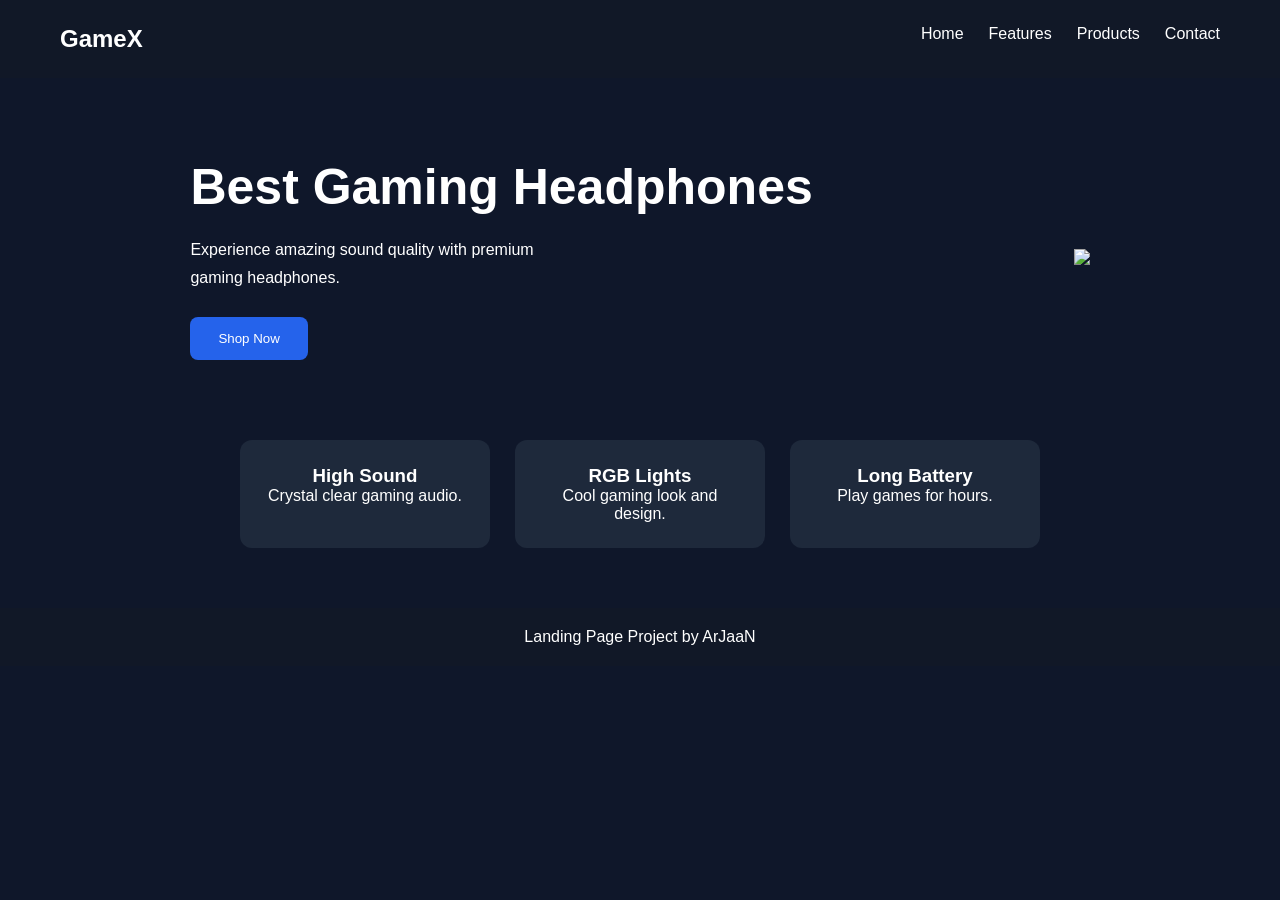
==== Landing-Page/index.html @ 5565592f "CODSOFT Level 1 Tasks" ====
<!DOCTYPE html>
<html>

<head>

    <title>Gaming Landing Page</title>

    <link rel="stylesheet" href="style.css">

</head>

<body>

    <!-- navbar -->

    <nav>

        <h1>GameX</h1>

        <ul>

            <li>Home</li>
            <li>Features</li>
            <li>Products</li>
            <li>Contact</li>

        </ul>

    </nav>

    <!-- hero section -->

    <section class="hero">

        <div class="content">

            <h2>Best Gaming Headphones</h2>

            <p>
                Experience amazing sound quality with premium gaming headphones.
            </p>

            <button>Shop Now</button>

        </div>

        <div class="image">

            <img src="https://cdn-icons-png.flaticon.com/512/686/686589.png">

        </div>

    </section>

    <!-- feature section -->

    <section class="features">

        <div class="box">

            <h3>High Sound</h3>

            <p>Crystal clear gaming audio.</p>

        </div>

        <div class="box">

            <h3>RGB Lights</h3>

            <p>Cool gaming look and design.</p>

        </div>

        <div class="box">

            <h3>Long Battery</h3>

            <p>Play games for hours.</p>

        </div>

    </section>

    <footer>

        <p>Landing Page Project by ArJaaN</p>

    </footer>

</body>

</html>
---- Landing-Page/style.css ----
*{
    margin:0;
    padding:0;
    box-sizing:border-box;
}

/* body design */

body{

    font-family:Arial;

    background:#0f172a;

    color:white;
}

/* navbar */

nav{

    display:flex;

    justify-content:space-between;

    padding:25px 60px;

    background:#111827;
}

nav ul{

    display:flex;

    list-style:none;
}

nav ul li{

    margin-left:25px;

    cursor:pointer;
}

/* hero section */

.hero{

    display:flex;

    justify-content:space-around;

    align-items:center;

    padding:80px 60px;
}

.content h2{

    font-size:50px;

    margin-bottom:20px;
}

.content p{

    width:400px;

    line-height:28px;
}

button{

    margin-top:25px;

    padding:14px 28px;

    background:#2563eb;

    border:none;

    color:white;

    border-radius:8px;

    cursor:pointer;
}

/* image */

.image img{

    width:320px;
}

/* feature boxes */

.features{

    display:flex;

    justify-content:center;

    gap:25px;

    padding-bottom:60px;
}

.box{

    background:#1e293b;

    padding:25px;

    width:250px;

    border-radius:12px;

    text-align:center;
}

/* footer */

footer{

    background:#111827;

    text-align:center;

    padding:20px;
}
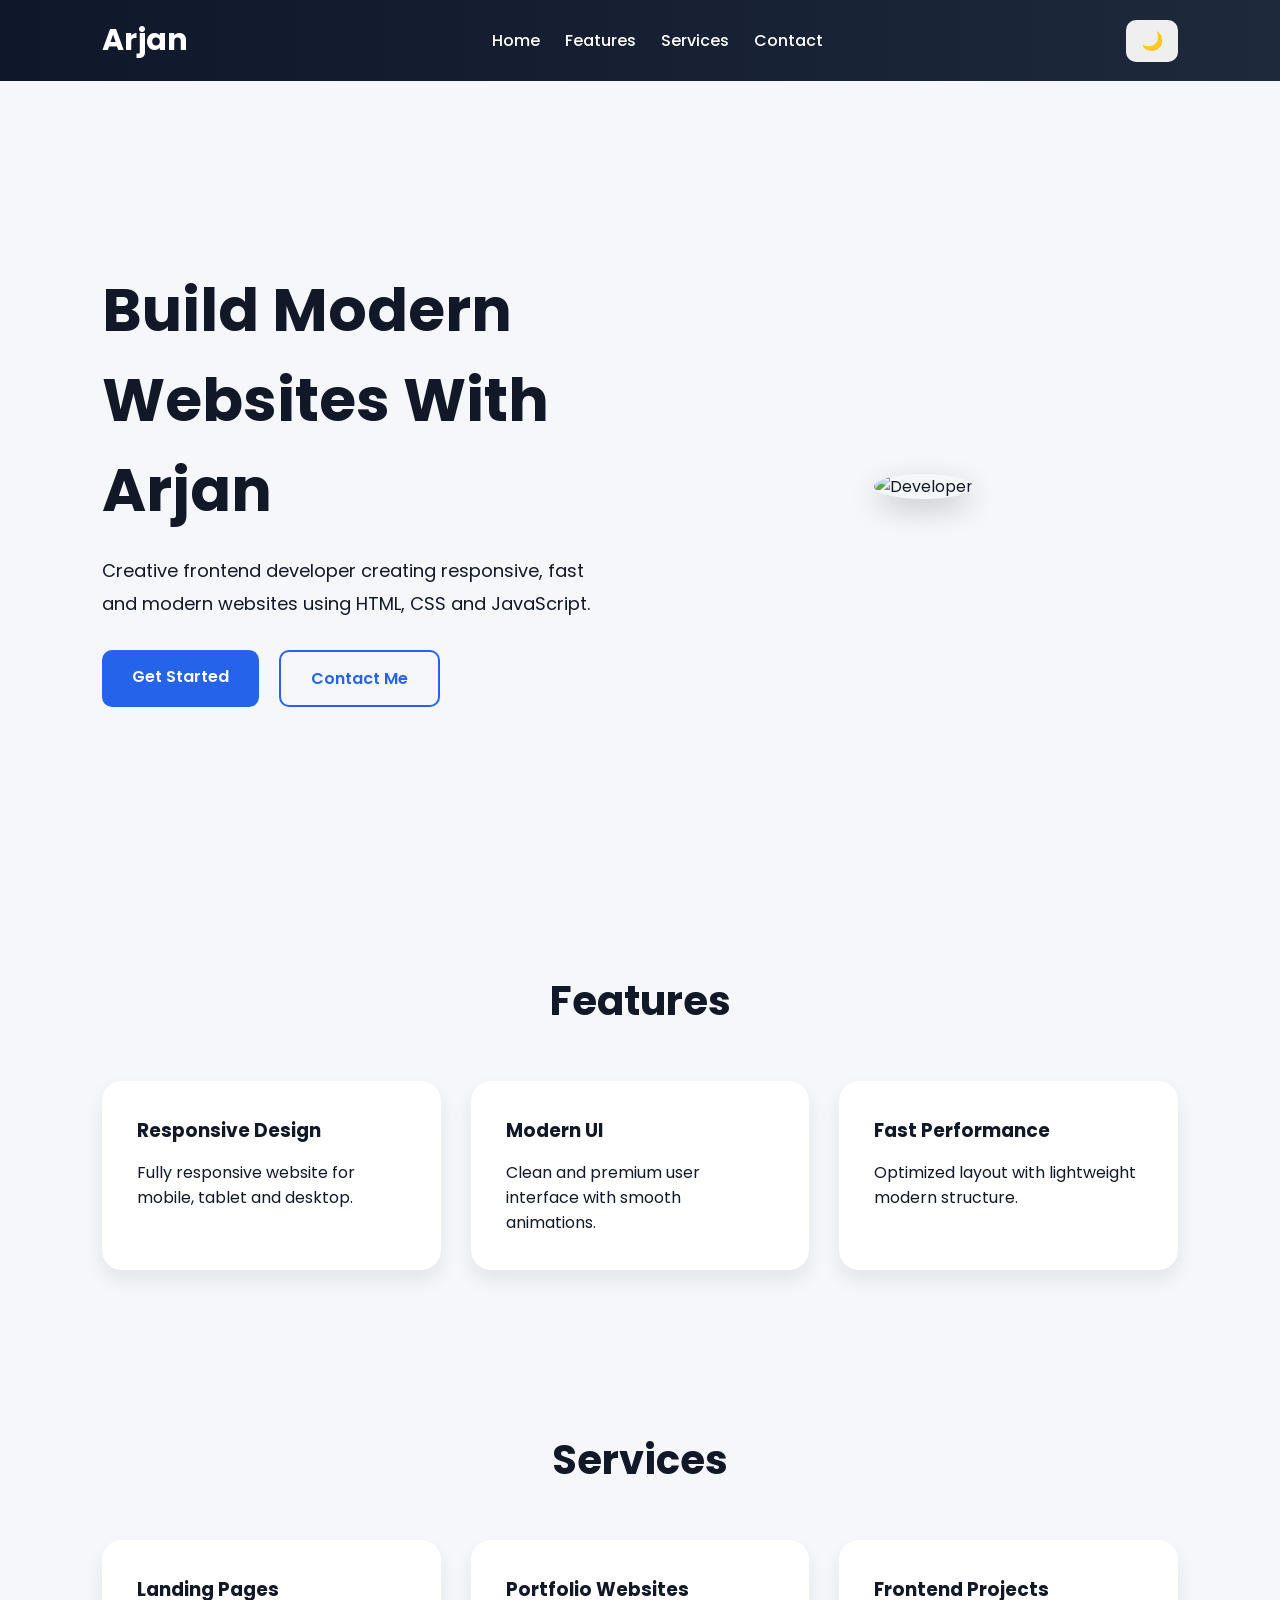
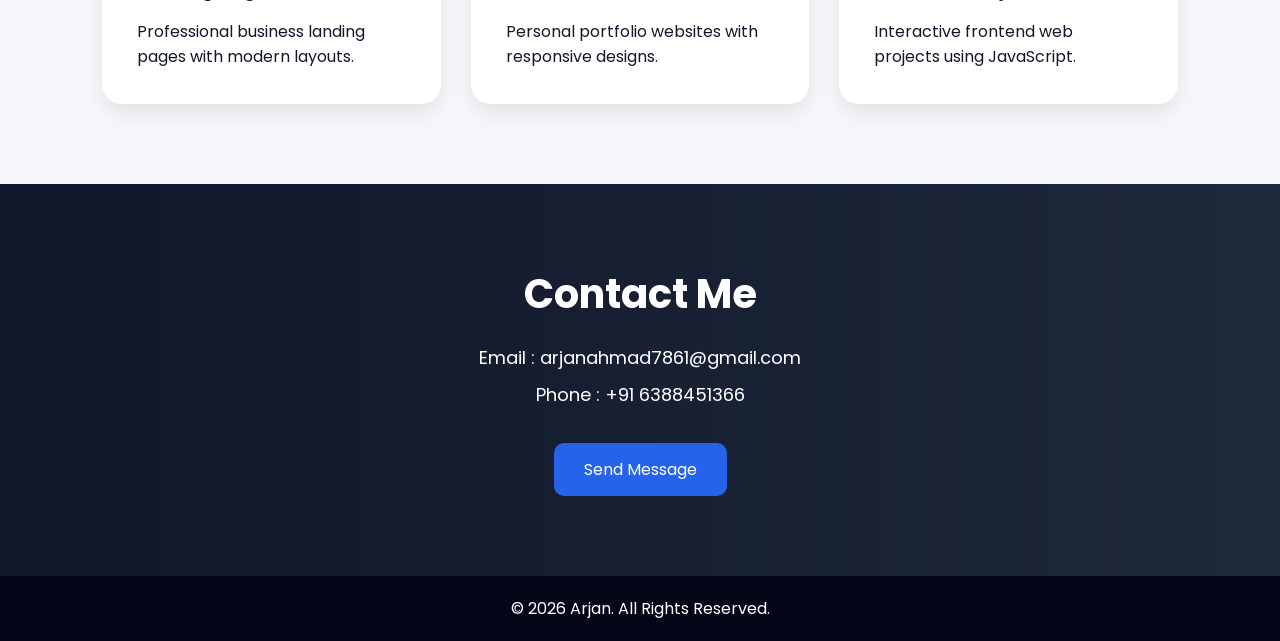
==== commit dc2c269f: "Updated All CODSOFT Projects" ====
--- a/Landing-Page/index.html
+++ b/Landing-Page/index.html
@@ -1,93 +1,141 @@
+
 <!DOCTYPE html>
-<html>
-
+<html lang="en">
 <head>
-
-    <title>Gaming Landing Page</title>
+    <meta charset="UTF-8">
+    <meta name="viewport" content="width=device-width, initial-scale=1.0">
+    <title>Arjan Landing Page</title>
 
     <link rel="stylesheet" href="style.css">
 
+    <link href="https://fonts.googleapis.com/css2?family=Poppins:wght@300;400;500;600;700&display=swap" rel="stylesheet">
 </head>
-
 <body>
 
-    <!-- navbar -->
+    <!-- Navbar -->
 
-    <nav>
+    <header>
+        <nav>
+            <h2 class="logo">Arjan</h2>
 
-        <h1>GameX</h1>
+            <ul>
+                <li><a href="#home">Home</a></li>
+                <li><a href="#features">Features</a></li>
+                <li><a href="#services">Services</a></li>
+                <li><a href="#contact">Contact</a></li>
+            </ul>
 
-        <ul>
+            <button id="darkModeBtn">🌙</button>
+        </nav>
+    </header>
 
-            <li>Home</li>
-            <li>Features</li>
-            <li>Products</li>
-            <li>Contact</li>
 
-        </ul>
+    <!-- Hero Section -->
 
-    </nav>
+    <section class="hero" id="home">
 
-    <!-- hero section -->
-
-    <section class="hero">
-
-        <div class="content">
-
-            <h2>Best Gaming Headphones</h2>
+        <div class="hero-left">
+            <h1>Build Modern Websites With Arjan</h1>
 
             <p>
-                Experience amazing sound quality with premium gaming headphones.
+                Creative frontend developer creating responsive,
+                fast and modern websites using HTML, CSS and JavaScript.
             </p>
 
-            <button>Shop Now</button>
-
+            <div class="hero-buttons">
+                <a href="#services" class="btn">Get Started</a>
+                <a href="#contact" class="btn2">Contact Me</a>
+            </div>
         </div>
 
-        <div class="image">
 
-            <img src="https://cdn-icons-png.flaticon.com/512/686/686589.png">
+        <div class="hero-right">
+            <img src="https://cdn-icons-png.flaticon.com/512/3135/3135715.png" alt="Developer">
+        </div>
+
+    </section>
+
+
+    <!-- Features -->
+
+    <section class="features" id="features">
+
+        <h2 class="section-title">Features</h2>
+
+        <div class="feature-container">
+
+            <div class="card">
+                <h3>Responsive Design</h3>
+                <p>Fully responsive website for mobile, tablet and desktop.</p>
+            </div>
+
+            <div class="card">
+                <h3>Modern UI</h3>
+                <p>Clean and premium user interface with smooth animations.</p>
+            </div>
+
+            <div class="card">
+                <h3>Fast Performance</h3>
+                <p>Optimized layout with lightweight modern structure.</p>
+            </div>
 
         </div>
 
     </section>
 
-    <!-- feature section -->
 
-    <section class="features">
+    <!-- Services -->
 
-        <div class="box">
+    <section class="services" id="services">
 
-            <h3>High Sound</h3>
+        <h2 class="section-title">Services</h2>
 
-            <p>Crystal clear gaming audio.</p>
+        <div class="service-container">
 
-        </div>
+            <div class="service-box">
+                <h3>Landing Pages</h3>
+                <p>Professional business landing pages with modern layouts.</p>
+            </div>
 
-        <div class="box">
+            <div class="service-box">
+                <h3>Portfolio Websites</h3>
+                <p>Personal portfolio websites with responsive designs.</p>
+            </div>
 
-            <h3>RGB Lights</h3>
-
-            <p>Cool gaming look and design.</p>
-
-        </div>
-
-        <div class="box">
-
-            <h3>Long Battery</h3>
-
-            <p>Play games for hours.</p>
+            <div class="service-box">
+                <h3>Frontend Projects</h3>
+                <p>Interactive frontend web projects using JavaScript.</p>
+            </div>
 
         </div>
 
     </section>
 
+
+    <!-- Contact -->
+
+    <section class="contact" id="contact">
+
+        <h2>Contact Me</h2>
+
+        <p>Email : arjanahmad7861@gmail.com</p>
+        <p>Phone : +91 6388451366</p>
+
+        <a href="mailto:arjanahmad7861@gmail.com" class="contact-btn">
+            Send Message
+        </a>
+
+    </section>
+
+
+    <!-- Footer -->
+
     <footer>
-
-        <p>Landing Page Project by ArJaaN</p>
-
+        <p>© 2026 Arjan. All Rights Reserved.</p>
     </footer>
 
+
+    <script src="script.js"></script>
+
 </body>
-
-</html>+</html>
--- a/Landing-Page/style.css
+++ b/Landing-Page/style.css
@@ -1,131 +1,263 @@
 *{
-    margin:0;
-    padding:0;
-    box-sizing:border-box;
-}
-
-/* body design */
+    margin: 0;
+    padding: 0;
+    box-sizing: border-box;
+}
+
+html{
+    scroll-behavior: smooth;
+}
 
 body{
-
-    font-family:Arial;
-
-    background:#0f172a;
-
-    color:white;
-}
-
-/* navbar */
+    font-family: 'Poppins', sans-serif;
+    background: #f5f7fb;
+    color: #111827;
+}
+
+/* Dark Mode */
+
+body.dark{
+    background: #0f172a;
+    color: white;
+}
+
+
+/* Navbar */
+
+header{
+    position: sticky;
+    top: 0;
+    z-index: 1000;
+}
 
 nav{
-
-    display:flex;
-
-    justify-content:space-between;
-
-    padding:25px 60px;
-
-    background:#111827;
+    display: flex;
+    justify-content: space-between;
+    align-items: center;
+    padding: 18px 8%;
+    background: linear-gradient(to right, #0f172a, #1e293b);
+}
+
+.logo{
+    color: white;
+    font-size: 30px;
 }
 
 nav ul{
-
-    display:flex;
-
-    list-style:none;
-}
-
-nav ul li{
-
-    margin-left:25px;
-
-    cursor:pointer;
-}
-
-/* hero section */
+    display: flex;
+    gap: 25px;
+    list-style: none;
+}
+
+nav ul li a{
+    color: white;
+    text-decoration: none;
+    font-weight: 500;
+    transition: 0.3s;
+}
+
+nav ul li a:hover{
+    color: #60a5fa;
+}
+
+#darkModeBtn{
+    padding: 10px 15px;
+    border: none;
+    border-radius: 10px;
+    cursor: pointer;
+    font-size: 18px;
+}
+
+
+/* Hero Section */
 
 .hero{
-
-    display:flex;
-
-    justify-content:space-around;
-
-    align-items:center;
-
-    padding:80px 60px;
-}
-
-.content h2{
-
-    font-size:50px;
-
-    margin-bottom:20px;
-}
-
-.content p{
-
-    width:400px;
-
-    line-height:28px;
-}
-
-button{
-
-    margin-top:25px;
-
-    padding:14px 28px;
-
-    background:#2563eb;
-
-    border:none;
-
-    color:white;
-
-    border-radius:8px;
-
-    cursor:pointer;
-}
-
-/* image */
-
-.image img{
-
-    width:320px;
-}
-
-/* feature boxes */
-
-.features{
-
-    display:flex;
-
-    justify-content:center;
-
-    gap:25px;
-
-    padding-bottom:60px;
-}
-
-.box{
-
-    background:#1e293b;
-
-    padding:25px;
-
-    width:250px;
-
-    border-radius:12px;
-
-    text-align:center;
-}
-
-/* footer */
+    min-height: 90vh;
+    display: flex;
+    justify-content: center;
+    align-items: center;
+    padding: 60px 8%;
+    gap: 60px;
+}
+
+.hero-left{
+    flex: 1;
+}
+
+.hero-left h1{
+    font-size: 60px;
+    margin-bottom: 20px;
+}
+
+.hero-left p{
+    font-size: 18px;
+    line-height: 1.8;
+    margin-bottom: 30px;
+}
+
+.hero-buttons{
+    display: flex;
+    gap: 20px;
+}
+
+.btn,
+.btn2{
+    padding: 14px 30px;
+    border-radius: 10px;
+    text-decoration: none;
+    font-weight: 600;
+    transition: 0.3s;
+}
+
+.btn{
+    background: #2563eb;
+    color: white;
+}
+
+.btn2{
+    border: 2px solid #2563eb;
+    color: #2563eb;
+}
+
+.btn:hover,
+.btn2:hover{
+    transform: translateY(-5px);
+}
+
+.hero-right{
+    flex: 1;
+    text-align: center;
+}
+
+.hero-right img{
+    width: 350px;
+    height: 350px;
+    border-radius: 50%;
+    object-fit: cover;
+    box-shadow: 0 10px 30px rgba(0,0,0,0.2);
+}
+
+
+/* Features */
+
+.features,
+.services{
+    padding: 80px 8%;
+}
+
+.section-title{
+    text-align: center;
+    margin-bottom: 50px;
+    font-size: 40px;
+}
+
+.feature-container,
+.service-container{
+    display: grid;
+    grid-template-columns: repeat(auto-fit,minmax(250px,1fr));
+    gap: 30px;
+}
+
+.card,
+.service-box{
+    background: white;
+    padding: 35px;
+    border-radius: 20px;
+    box-shadow: 0 10px 20px rgba(0,0,0,0.08);
+    transition: 0.3s;
+}
+
+body.dark .card,
+body.dark .service-box{
+    background: #1e293b;
+}
+
+.card:hover,
+.service-box:hover{
+    transform: translateY(-10px);
+}
+
+.card h3,
+.service-box h3{
+    margin-bottom: 15px;
+}
+
+
+/* Contact */
+
+.contact{
+    padding: 80px 8%;
+    text-align: center;
+    background: linear-gradient(to right, #0f172a, #1e293b);
+    color: white;
+}
+
+.contact h2{
+    font-size: 40px;
+    margin-bottom: 20px;
+}
+
+.contact p{
+    margin: 10px 0;
+    font-size: 18px;
+}
+
+.contact-btn{
+    display: inline-block;
+    margin-top: 25px;
+    padding: 14px 30px;
+    background: #2563eb;
+    color: white;
+    text-decoration: none;
+    border-radius: 10px;
+    transition: 0.3s;
+}
+
+.contact-btn:hover{
+    transform: scale(1.05);
+}
+
+
+/* Footer */
 
 footer{
-
-    background:#111827;
-
-    text-align:center;
-
-    padding:20px;
-}+    text-align: center;
+    padding: 20px;
+    background: #020617;
+    color: white;
+}
+
+
+/* Responsive */
+
+@media(max-width:768px){
+
+    nav{
+        flex-direction: column;
+        gap: 20px;
+    }
+
+    nav ul{
+        flex-direction: column;
+        text-align: center;
+    }
+
+    .hero{
+        flex-direction: column-reverse;
+        text-align: center;
+    }
+
+    .hero-left h1{
+        font-size: 40px;
+    }
+
+    .hero-buttons{
+        justify-content: center;
+        flex-wrap: wrap;
+    }
+
+    .hero-right img{
+        width: 260px;
+        height: 260px;
+    }
+}
